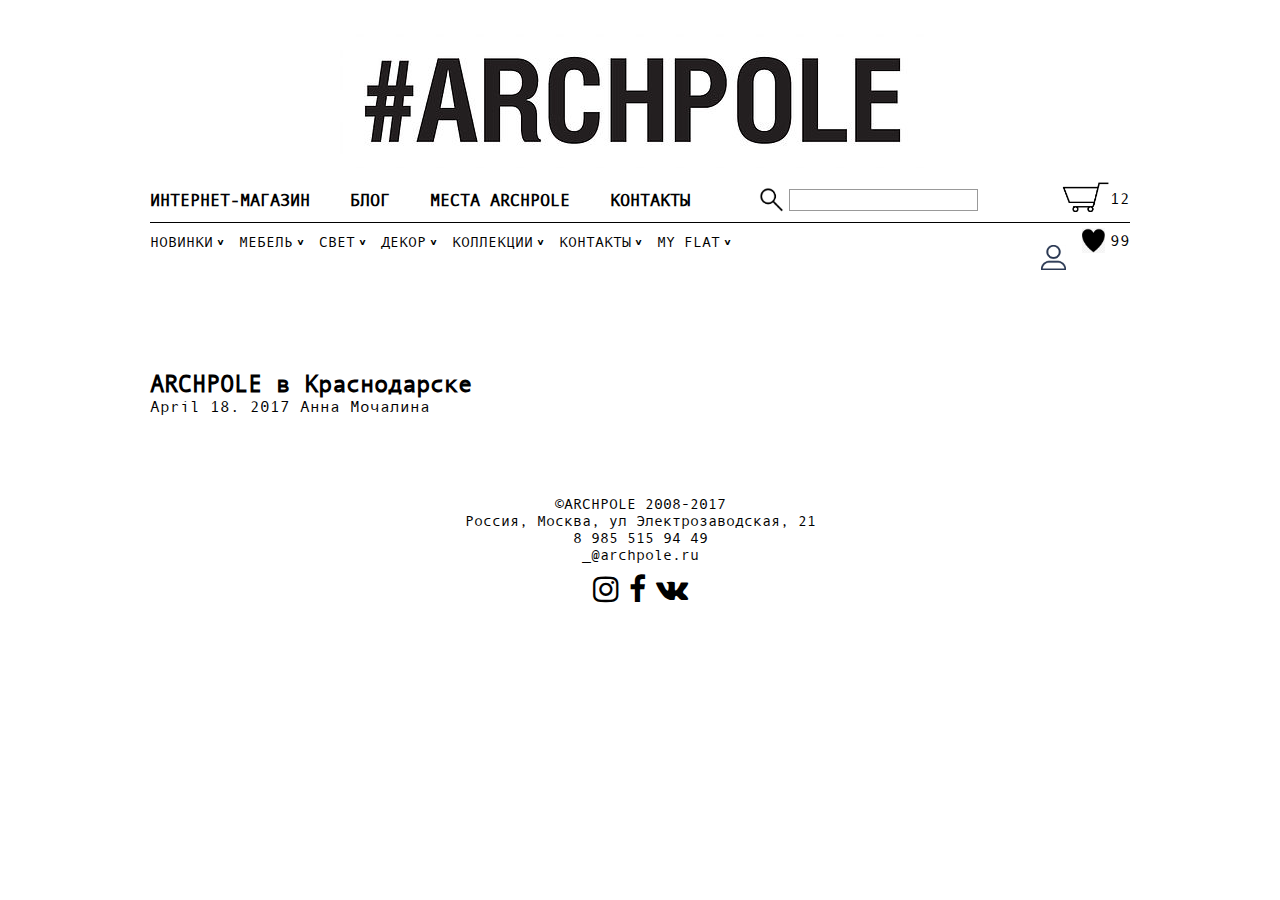
==== blog.html @ ca765a7b "contacts.html" ====
<!DOCTYPE html>
<html lang="en">
<head>
	<meta charset="UTF-8">
	<title>Document</title>
	<link rel="stylesheet" href="libs/font-awesome/css/font-awesome.min.css">
	<link rel="stylesheet" href="css/fonts.css">
	<link rel="stylesheet" href="css/main.css">
	<!--scripts-->
	<script src="libs/jquery.js"></script>
	<script>
		$(document).ready(function() {
			$('.subnav__item').hover(function() {
				$(this).children('.subnav1').stop(true, false).slideDown();
			}, function() {
				$(this).children('.subnav1').stop(true, false).hide();
			});
		});
	</script>
</head>
<body>
	<div class="wrapper">
		<div class="header">
			<div class="header__logo">
				<a href="/" class="logo">
					<img src="img/logo.jpg" alt="" class="logo__img">
				</a>
			</div>
			<div class="header__top clearfix">
				<div class="header__nav">
					<ul class="nav">
						<li class="nav__item nav__item-active">
							<a href="#" class="nav__link">
								интернет-магазин
							</a>
						</li>
						<li class="nav__item">
							<a href="#" class="nav__link">
								блог
							</a>
						</li>
						<li class="nav__item">
							<a href="#" class="nav__link">
								места archpole
							</a>
						</li>
						<li class="nav__item">
							<a href="#" class="nav__link">
								контакты
							</a>
						</li>
					</ul>
				</div>
				<div class="header__search">
					<div class="corzsearch">
						<div class="search">
							<i class="search__icon"></i>
							<input type="text" class="search__input">
						</div>
						<div class="corz">
							<a href="#" class="corz__link">
								<i class="corz__icon"></i>
								12
							</a>
						</div>
					</div>
				</div>
			</div>
			<div class="header__bottom clearfix">
				<div class="header__subnav">
					<ul class="subnav">
						<li class="subnav__item">
							<a href="#" class="subnav__link">
								Новинки
							</a>
							<ul class="subnav1">
								<li class="subnav1__item">
									<a href="#" class="subnav1__link">
										Lorem ipsum dolor
									</a>
								</li>
								<li class="subnav1__item">
									<a href="#" class="subnav1__link">
										Lorem ipsum dolor
									</a>
								</li>
								<li class="subnav1__item">
									<a href="#" class="subnav1__link">
										Lorem ipsum dolor sit amet
									</a>
								</li>
								<li class="subnav1__item">
									<a href="#" class="subnav1__link">
										Lorem ipsum dolor
									</a>
								</li>
								<li class="subnav1__item">
									<a href="#" class="subnav1__link">
										Lorem ipsum dolor
									</a>
								</li>
								<li class="subnav1__item">
									<a href="#" class="subnav1__link">
										Lorem ipsum dolor
									</a>
								</li>
							</ul>
						</li>
						<li class="subnav__item">
							<a href="#" class="subnav__link">
								Мебель
							</a>
							<ul class="subnav1">
								<li class="subnav1__item">
									<a href="#" class="subnav1__link">
										Lorem ipsum dolor
									</a>
								</li>
								<li class="subnav1__item">
									<a href="#" class="subnav1__link">
										Lorem ipsum dolor
									</a>
								</li>
								<li class="subnav1__item">
									<a href="#" class="subnav1__link">
										Lorem ipsum dolor sit amet
									</a>
								</li>
								<li class="subnav1__item">
									<a href="#" class="subnav1__link">
										Lorem ipsum dolor
									</a>
								</li>
								<li class="subnav1__item">
									<a href="#" class="subnav1__link">
										Lorem ipsum dolor
									</a>
								</li>
								<li class="subnav1__item">
									<a href="#" class="subnav1__link">
										Lorem ipsum dolor
									</a>
								</li>
							</ul>
						</li>
						<li class="subnav__item">
							<a href="#" class="subnav__link">
								Свет
							</a>
							<ul class="subnav1">
								<li class="subnav1__item">
									<a href="#" class="subnav1__link">
										Lorem ipsum dolor
									</a>
								</li>
								<li class="subnav1__item">
									<a href="#" class="subnav1__link">
										Lorem ipsum dolor
									</a>
								</li>
								<li class="subnav1__item">
									<a href="#" class="subnav1__link">
										Lorem ipsum dolor sit amet
									</a>
								</li>
								<li class="subnav1__item">
									<a href="#" class="subnav1__link">
										Lorem ipsum dolor
									</a>
								</li>
								<li class="subnav1__item">
									<a href="#" class="subnav1__link">
										Lorem ipsum dolor
									</a>
								</li>
								<li class="subnav1__item">
									<a href="#" class="subnav1__link">
										Lorem ipsum dolor
									</a>
								</li>
							</ul>
						</li>
						<li class="subnav__item">
							<a href="#" class="subnav__link">
								Декор
							</a>
							<ul class="subnav1">
								<li class="subnav1__item">
									<a href="#" class="subnav1__link">
										Lorem ipsum dolor
									</a>
								</li>
								<li class="subnav1__item">
									<a href="#" class="subnav1__link">
										Lorem ipsum dolor
									</a>
								</li>
								<li class="subnav1__item">
									<a href="#" class="subnav1__link">
										Lorem ipsum dolor sit amet
									</a>
								</li>
								<li class="subnav1__item">
									<a href="#" class="subnav1__link">
										Lorem ipsum dolor
									</a>
								</li>
								<li class="subnav1__item">
									<a href="#" class="subnav1__link">
										Lorem ipsum dolor
									</a>
								</li>
								<li class="subnav1__item">
									<a href="#" class="subnav1__link">
										Lorem ipsum dolor
									</a>
								</li>
							</ul>
						</li>
						<li class="subnav__item">
							<a href="#" class="subnav__link">
								Коллекции
							</a>
							<ul class="subnav1">
								<li class="subnav1__item">
									<a href="#" class="subnav1__link">
										Lorem ipsum dolor
									</a>
								</li>
								<li class="subnav1__item">
									<a href="#" class="subnav1__link">
										Lorem ipsum dolor
									</a>
								</li>
								<li class="subnav1__item">
									<a href="#" class="subnav1__link">
										Lorem ipsum dolor sit amet
									</a>
								</li>
								<li class="subnav1__item">
									<a href="#" class="subnav1__link">
										Lorem ipsum dolor
									</a>
								</li>
								<li class="subnav1__item">
									<a href="#" class="subnav1__link">
										Lorem ipsum dolor
									</a>
								</li>
								<li class="subnav1__item">
									<a href="#" class="subnav1__link">
										Lorem ipsum dolor
									</a>
								</li>
							</ul>
						</li>
						<li class="subnav__item">
							<a href="#" class="subnav__link">
								Контакты
							</a>
							<ul class="subnav1">
								<li class="subnav1__item">
									<a href="#" class="subnav1__link">
										Lorem ipsum dolor
									</a>
								</li>
								<li class="subnav1__item">
									<a href="#" class="subnav1__link">
										Lorem ipsum dolor
									</a>
								</li>
								<li class="subnav1__item">
									<a href="#" class="subnav1__link">
										Lorem ipsum dolor sit amet
									</a>
								</li>
								<li class="subnav1__item">
									<a href="#" class="subnav1__link">
										Lorem ipsum dolor
									</a>
								</li>
								<li class="subnav1__item">
									<a href="#" class="subnav1__link">
										Lorem ipsum dolor
									</a>
								</li>
								<li class="subnav1__item">
									<a href="#" class="subnav1__link">
										Lorem ipsum dolor
									</a>
								</li>
							</ul>
						</li>
						<li class="subnav__item">
							<a href="#" class="subnav__link">
								MY flat
							</a>
							<ul class="subnav1">
								<li class="subnav1__item">
									<a href="#" class="subnav1__link">
										Lorem ipsum dolor
									</a>
								</li>
								<li class="subnav1__item">
									<a href="#" class="subnav1__link">
										Lorem ipsum dolor
									</a>
								</li>
								<li class="subnav1__item">
									<a href="#" class="subnav1__link">
										Lorem ipsum dolor sit amet
									</a>
								</li>
								<li class="subnav1__item">
									<a href="#" class="subnav1__link">
										Lorem ipsum dolor
									</a>
								</li>
								<li class="subnav1__item">
									<a href="#" class="subnav1__link">
										Lorem ipsum dolor
									</a>
								</li>
								<li class="subnav1__item">
									<a href="#" class="subnav1__link">
										Lorem ipsum dolor
									</a>
								</li>
							</ul>
						</li>
					</ul>
				</div>
				<div class="header__h-like">
					<a href="#" class="h-like">
						<i class="h-like__icon"></i>
						99
					</a>
				</div>
				<div class="header__h-profil">
					<a href="#" class="h-profil">
						<i class="h-profil__icon"></i>
					</a>
				</div>
			</div>
		</div>
		<div class="content">
			<div class="content__full">
				<div class="content__c-categories">
					<div class="c-categories clearfix">
						<div class="c-blog__left">
							<div class="c-blog__item">
								<h2 class="c-blog__subtitle">
									ARCHPOLE в Краснодарске
								</h2>
								<div class="c-blog__row">
									<span class="c-blog__data">
										April 18. 2017
									</span>
									<span class="c-blog__name">
										Анна Мочалина
									</span>
								</div>
							</div>
						</div>
						<div class="c-blog__right">
							
						</div>
					</div>
				</div>
			</div>
		</div>
		<div class="footer">
			<div class="footer__f-copy">
				<div class="f-copy">
					©ARCHPOLE 2008-2017<br>
					Россия, Москва, ул Электрозаводская, 21<br>
					8 985 515 94 49<br>
					_@archpole.ru
				</div>
			</div>
			<div class="footer__f-social">
				<ul class="f-social">
					<li class="f-social__item">
						<a href="#" class="f-social__link">
							<i class="fa fa-instagram" aria-hidden="true"></i>
						</a>
					</li>
					<li class="f-social__item">
						<a href="#" class="f-social__link">
							<i class="fa fa-facebook" aria-hidden="true"></i>
						</a>
					</li>
					<li class="f-social__item">
						<a href="#" class="f-social__link">
							<i class="fa fa-vk" aria-hidden="true"></i>
						</a>
					</li>
				</ul>
			</div>
		</div>
	</div>
</body>
</html>
---- css/fonts.css ----
@font-face {
	font-family: "AndaleMono";
	src:url(../fonts/Andale_Mono.ttf);
}
---- css/main.css ----
* {
	margin: 0;
	padding: 0;
}

ul {
	list-style: none;
}

body {
	font-family: "AndaleMono", sans-serif;
}

.wrapper {
	width: 980px;
	margin: 0 auto;
}
.clearfix:after {
  content: '';
  display: table;
  clear: both;
}
.clearfix:before {
  content: '';
  display: table;
}
.header__logo {
	text-align: center;
	padding: 34px 0 12px;
}
.logo {
	display: inline-block;
}
.logo__img {
	display: block;
}
.header__nav {
	float: left;
}
.nav {
	font-size: 0;
}
.nav__item {
	display: inline-block;
	padding: 0 20px;
}
.nav__item-active .nav__link {
	
}
.nav__item:first-child {
	padding-left: 0;
}
.nav__link {
	line-height: 35px;
	font-size: 17px;
	text-align: center;
	text-decoration: none;
	display: block;
	font-family: "AndaleMono";
	font-weight: bold;
	text-transform: uppercase;
	color: #000;
	font-stretch: ultra-expanded;
}
.header__search {
	float: right;
}
.search {
	display: inline-block;
	padding-left: 30px;
	position: relative;
}
.search__icon {
	position: absolute;
	left: 0;
	top: 50%;
	width: 25px;
	height: 25px;
	background-image: url(../img/search.png);
	background-repeat: no-repeat;
	background-position: center center;
	-webkit-background-size: auto 100%;
	background-size: auto 100%;
	margin-top: -12.5px;
}
.search__input {
	display: block;
	height: 20px;
	border: 1px solid #999;
	background-color: transparent;
	padding: 0 5px;
}
.corz {
	display: inline-block;
	margin-left: 72px;
	position: relative;
}
.corz__icon {
	width: 50px;
	height: 35px;
	display: block;
	background-image: url(../img/basket.jpg);
	background-repeat: no-repeat;
	background-position: center center;
	-webkit-background-size: cover;
	background-size: cover;
	position: absolute;
	left: 0;
	top: -6px
}
.corz__link {
	padding-left: 50px;
	display: block;
	height: 30px;
	line-height: 30px;
	text-decoration: none;
	color: #000;
	position: relative;
}
.header__top {
	border-bottom: 1px solid #000;
	padding-bottom: 4px;
}
.header__bottom {
	padding-top: 10px;
}
.header__subnav {
	float: left;
	width: 91%;
}
.subnav {
	font-size: 0;
}
.subnav__item {
	display: inline-block;
	padding-right: 10px;
	position: relative;
}
.subnav__link {
	text-transform: uppercase;
	color: #000;
	font-size: 15px;
	text-decoration: none;
	padding-right: 16px;
	position: relative;
	display: block;
}
.subnav__link::after {
	content: '<';
	position: absolute;
	right: 5px;
	top: 2px;
	transform: rotate(-90deg);
	-webkit-transform: rotate(-90deg);
	font-size: 12px;
	font-weight: bold;
}
.subnav1 {
	position: absolute;
	left: 50%;
	top: 100%;
	background-color: #fff;
	width: 200px;
	margin-left: -100px;
	border: 1px solid #000;
	z-index: 10;
	padding: 3px 0;
	display: none;
}
.subnav1__item {
	display: block;
	padding: 3px 6px;
	text-align: left;
}
.subnav1__link {
	display: inline-block;
	font-size: 15px;
	color: #000;
	text-decoration: none;
	line-height: 1.25;
	font-family: "AndaleMono", sans-serif;
}
.subnav1__link:hover, .subnav1__link:focus, .subnav1__link:active {
	text-decoration: underline;
	color: #000;
}
.header__h-profil {
	float: right;
	margin-top: -5px;
}
.h-like {
	color: #000;
	text-decoration: none;
	display: block;
	line-height: 25px;
	padding-left: 28px;
	position: relative;
}
.h-like__icon {
	width: 23px;
	height: 25px;
	background-image: url(../img/fav-active.png);
	background-repeat: no-repeat;
	background-position: center center;
	display: block;
	-webkit-background-size: cover;
	background-size: auto 100%;
	position: absolute;
	left: 0;
	top: 0;
}
.h-profil {
	text-decoration: none;
	display: block;
}
.h-profil__icon {
	width: 25px;
	height: 25px;
	background-image: url(../img/prof.png);
	background-repeat: no-repeat;
	background-position: center center;
	display: block;
	-webkit-background-size: cover;
	background-size: auto 100%;
}
.header__h-like {
	float: right;
	margin-top: -5px;
	margin-left: 16px;
}

.content {

}
.content__wrapper {
	
}
.content__left {
	width: 670px;
	float: left;
}
.content__right {
	width: 220px;
	float: right;
}
.content__c-categorie {
	
}
.c-categories {
	width: 100%;
	padding-top: 100px;
}
.c-categories-path {
	padding-top: 160px;
}
.c-categories__item {
	text-align: center;
	width: 33.33333%;
	float: left;
	display: block;
	text-align: center;
	height: 230px;
	margin-bottom: 60px;
}
.c-categories__icon {
	background-image: url("../img/fav.png");
	background-position: center center;
	background-repeat: no-repeat;
	background-size: auto 100%;
	display: block;
	height: 25px;
	left: 10px;
	position: absolute;
	top: 10px;
	width: 23px;
}
.c-categories__item a {
	display: inline-block;
	text-align: left;
	width: 196px;
}
.c-categories__picture {
	width: 196px;
	height: 196px;
	overflow: hidden;
	position: relative;
	margin: 0 auto 10px;
}
.c-categories__img {
	display: block;
	width: 100%;
	height: auto;
	position: absolute;
	left: 0;
	right: 0;
	top: 50%;
	transform: translateY(-50%);
	-webkit-transform: translateY(-50%);
}
.c-categories__link {
	display: inline-block;
	text-decoration: none;
	color: #333;
	font-size: 15px;
	font-family: "AndaleMono";
	text-transform: uppercase;
}
.footer {
	margin-top: 60px;
	padding: 20px 0;
}
.footer__f-copy {
	text-align: center;
	margin-bottom: 10px;
}
.f-copy {
	display: inline-block;
	font-size: 15px;
	color: #000;
	font-family: "AndaleMono";
}
.footer__f-social {
	text-align: center;
}
.f-social {
	font-size: 0;
	display: inline-block;
}
.f-social__item {
	display: inline-block;
	padding: 0 5px;
}
.f-social__link {
	font-size: 30px;
	color: #000;
}
.content__full {
	width: 100%;
}
.content__c-path {
	padding-top: 60px;
	width: 74%;
	float: left;
}
.c-path {
	font-size: 0;
}
.c-path__item {
	display: inline-block;
	padding: 0 20px 0 5px;
	position: relative;
}
.c-path__item::after {
	content: '/';
	font-size: 14px;
	color: #000;
	position: absolute;
	right: 4px;
	top: 50%;
	transform: translateY(-50%);
	-webkit-transform: translateY(-50%);
}
.c-path__item:first-child {
	padding-left: 0;
}
.c-path__item:last-child {
	padding-right: 0;
}
.c-path__item:last-child::after {
	display: none;
}
.c-path__item-active .c-path__link {
	color: #999;
}
.c-path__link {
	font-size: 14px;
	color: #000;
	display: block;
	text-decoration: none;
	text-transform: lowercase;
}
.content__c-titlecard {
	float: left;
	width: 100%;
	margin-bottom: 30px;
	margin-top: 30px;
}
.c-titlecard h2 {
	font-weight: normal;
	font-family: "AndaleMono";
	font-weight: bold;
	text-transform: uppercase;
}
.c-slider {
	position: relative;
}
.c-slider .owl-nav {
	position: absolute;
	left: 0;
	right: 0;
	top: 50%;
	transform: translateY(-50%);
	-webkit-transform: translateY(-50%);
}
.c-slider .owl-nav > div {
	text-indent: -9999px;
	width: 30px;
	height: 30px;
	z-index: 2;
}
.c-slider .owl-prev {
	position: absolute;
	left: 0;
	background-image: url(../img/trangle.png);
	-webkit-background-size: cover;
	background-size: cover;
	transform: rotate(180deg);
}
.c-slider .owl-next {
	position: absolute;
	right: 0;
	background-image: url(../img/trangle.png);
	-webkit-background-size: cover;
	background-size: cover;
}
.c-slider__item {
	text-align: center;
}
.c-slider__item img {
	width: auto !important;
	max-width: 100% !important;
	display: inline-block !important;
}
.c-slider-nav {
	margin-top: 60px;
}
.c-slider-nav__item {
	width: 80px;
	height: 80px;
	float: left;
	display: block;
	overflow: hidden;
	position: relative;
	cursor: pointer;
	text-align: center;
}
.c-slider-nav__item img {
	max-width: 100%;
	display: inline-block;
	max-height: 100%;
}
.content__c-description {
	padding-top: 60px;
}
.content {
	-webkit-box-sizing: border-box;
	-moz-box-sizing: border-box;
	box-sizing: border-box;
}
.content__c-slider {
	overflow: hidden;
}
.c-description {

}
.c-description strong {
	text-transform: uppercase;
	font-size: 18px;
	font-family: "AndaleMono";
	font-weight: bold !important;
	font-weight: normal;
	color: #000;
}
.c-description b {
	text-transform: uppercase;
	font-size: 18px;
	font-family: "AndaleMono";
	font-weight: bold !important;
	color: #000;
	font-weight: normal;
}
.c-description p {
	text-transform: uppercase;
	font-size: 18px;
	font-family: "AndaleMono";
	font-weight: bold;
	color: #999;
	font-weight: normal;
}
.content__c-filter {

}
.c-filter {
	width: 100%;
	border: 1px solid #999;
	padding: 20px;
}
.c-filter__top {
	width: 100%;
	position: relative;
	height: 30px;
	line-height: 30px;
	text-align: center;
	text-transform: uppercase;
	color: #000;
	font-size: 14px;
	font-family: "AndaleMono";
}
.c-filter__prev {
	display: block;
	position: absolute;
	left: 0;
	top: 0;
	bottom: 0;
	width: 30px;
	height: 30px;
	background-image: url(../img/trangle.png);
	-webkit-background-size: cover;
	background-size: cover;
	transform: rotate(180deg);
}
.c-filter__next {
	display: block;
	position: absolute;
	right: 0;
	top: 0;
	bottom: 0;
	width: 30px;
	height: 30px;
	background-image: url(../img/trangle.png);
	-webkit-background-size: cover;
	background-size: cover;
}
.c-filter__izbranoe {
	width: 100%;
	border: 1px solid #999;
	display: block;
	margin-top: 20px;
	height: 30px;
	line-height: 30px;
	text-decoration: none;
	text-align: center;
	color: #999;
	text-transform: uppercase;
	font-family: "AndaleMono";
	font-size: 14px;
}
.c-filter__izbranoe:hover {
	color: #000;
	border-color: #000;
}
.c-filter__izbranoe .fa {
	margin-right: 12px;
}
.c-filter__price {
	display: inline-block;
	font-size: 26px;
	margin-top: 30px;
	margin-bottom: 30px;
	font-family: "AndaleMono";
	font-weight: bold;
	position: relative;
	padding-right: 17px;
}
.c-filter__price::after {
	content: ' р';
	font-family: "AndaleMono";
	display: block;
	position: absolute;
	right: 0;
	top: 0;
}
.c-filter__label {
	text-transform: uppercase;
	color: #000;
	font-size: 14px;
	font-family: "AndaleMono";
	font-weight: bold;
	padding-bottom: 5px;
	display: block;
}
.c-filter__radio-row {
	display: block;
	width: 100%;
	margin-bottom: 5px;
}
.c-filter__radio-row input {
	display: none;
}
.c-filter__radio-row label {
	padding-left: 25px;
	position: relative;
	color: #999;
	cursor: pointer;
}
.c-filter__radio-row label::before {
	content: '';
	display: block;
	position: absolute;
	left: 0;
	width: 16px;
	height: 16px;
	border-radius: 50%;
	top: 0;
	display: block;
	border: 1px solid #999;
}
.c-filter__radio-row label::before {

}
.c-filter__radio-row input:checked + label:before {
	background-color: #000;
	border-color: #000;
}
.c-filter__radio-row input:checked + label:after {
	content: '';
	width: 6px;
	height: 6px;
	border-radius: 50%;
	background-color: #fff;
	position: absolute;
	left: 6px;
	background-color: #fff;
	top: 6px;
}
.c-filter__colicestvo {
	text-transform: uppercase;
	font-size: 14px;
	font-family: "AndaleMono";
	margin-top: 20px;
	line-height: 20px;
}
.c-filter__colicestvo input {
	display: inline-block;
	width: 40px;
	height: 20px;
	text-align: center;
	margin-left: 10px;
}
.c-filter__button {
	width: 100%;
	text-align: center;
	margin-top: 20px;
}
.c-filter__button input {
	background-color: #000;
	text-transform: uppercase;
	color: #fff;
	font-size: 17px;
	font-family: "AndaleMono";
	cursor: pointer;
	padding: 0 25px;
	height: 30px;
	line-height: 28px;
	border: 1px solid #999;
}
.c-categories__item-left .c-categories__picture {
	position: relative;
}
.c-categories__izbrannoe {
	position: absolute;
	left: 8px;
	top: 8px;
	display: block;
	text-align: left;
	z-index: 9;
	color: #000;
}
.c-categories__item > div {
	display: inline-block;
}
.clearfix .content__c-path {
	float: left;
}
.content__c-sort {
	float: right;
	padding-top: 60px;
}
.c-sort {
	font-size: 13px;
	margin-top: -5px;
}
.c-sort select {
	display: inline-block;
	margin-left: 5px;
	width: 174px;
	height: 25px;
	font-size: 13px;
}
.content__c-tovars {
	float: left;
	width: 100%;
}
.c-tovars__left {
	width: 33.33333%;
	float: left;
	text-align: left;
}
.c-tovars__center {
	width: 33.33333%;
	float: left;
	text-align: center;
}
.c-tovars__right {
	width: 33.33333%;
	float: left;
	text-align: right;
}
.c-tovars__item {
	width: 196px;
	display: inline-block;
	margin-bottom: 60px;
	height: 298px;
	text-align: center;
}
.c-tovars__img {
	width: 100%;
	position: relative;
	height: 196px;
	display: block;
	overflow: hidden;
}
.c-tovars__img img {
	display: block;
	width: 100%;
	position: absolute;
	top: 50%;
	transform: translateY(-50%);
	-webkit-transform: translateY(-50%);
}
.c-tovars__title {
	display: block;
	text-align: left;
	font-family: "AndaleMono";
	font-size: 14px;
	text-transform: uppercase;
	text-decoration: none;
	color: #000;
	margin: 5px 0;
	min-height: 33px;
}
.c-tovars__price {
	display: inline-block;
	text-align: center;
	margin-bottom: 5px;
	font-size: 20px;
	font-weight: bold;
	position: relative;
	padding-right: 14px;
}
.c-tovars__price::after {
	content: 'р';
	display: block;
	position: absolute;
	right: 0;
	top: 0;
}
.c-tovars__button {
	width: 100%;
	display: block;
	background-color: #000;
	color: #fff;
	text-align: center;
	line-height: 30px;
	text-transform: uppercase;
	text-decoration: none;
	font-family: "AndaleMono";
	height: 30px;
}
.c-tovars__button:hover {
	text-decoration: none;
	color: #fff;
}
.c-tovars__button:focus {
	text-decoration: none;
	color: #fff;
}
.c-tovars__button:active {
	text-decoration: none;
	color: #fff;
}
.c-tovars__izbrannoe {
	position: absolute;
	left: 8px;
	top: 8px;
	color: #000;
	z-index: 9;
}
.c-interesting {
	padding-top: 60px;
}
.c-interesting__title {
	text-transform: uppercase;
	font-family: "AndaleMono";
	font-weight: bold;
	font-size: 18px;
	text-transform: uppercase;
	padding-bottom: 30px;
}
.c-interesting__list {
	margin-left: 42px;
}
.c-interesting__item {
	float: left;
	width: 100px;
	margin-left: 30px;
	height: 175px;
	display: block;
	text-decoration: none;
	color: #000;
}
.c-interesting__item:first-child {
	margin-left: 0;
}
.c-interesting__top {
	width: 100px;
	height: 100px;
	overflow: hidden;
}
.c-interesting__img {
	width: 100%;
}
.c-interesting__subtitle {
	text-transform: uppercase;
	color: #000;
	font-size: 12px;
	font-family: "AndaleMono";
	font-weight: bold;
	display: block;
	padding-top: 5px;
}
.c-question {
	padding-top: 60px;
	text-align: right;
	width: 60%;
}
.c-question__title {
	text-transform: uppercase;
	font-family: "AndaleMono";
	font-weight: bold;
	font-size: 18px;
	text-transform: uppercase;
	padding-bottom: 10px;
	display: block;
	text-align: left;
}
.c-question__input {
	display: block;
	width: 100%;
	height: 40px;
	border: 1px solid #999;
	font-family: "AndaleMono";
	font-weight: bold;
	font-size: 17px;
	padding: 0 12px;
	-webkit-box-sizing: border-box;
	-moz-box-sizing: border-box;
	box-sizing: border-box;
	margin-bottom: 5px;
	text-align: left;
}
.c-question__textarea {
	display: block;
	height: 120px;
	width: 100%;
	border: 1px solid #999;
	font-family: "AndaleMono";
	font-weight: bold;
	font-size: 17px;
	padding: 10px 12px;
	-webkit-box-sizing: border-box;
	-moz-box-sizing: border-box;
	box-sizing: border-box;
	margin-bottom: 5px;
	text-align: left;
	resize: none;
}
.c-question__button {
	display: inline-block;
	background-color: #000;
	border: 1px solid #999;
	color: #fff;
	font-family: "AndaleMono";
	font-size: 17px;
	height: 30px;
	line-height: 28px;
	padding: 0 25px;
	text-transform: uppercase;
	cursor: pointer;
}
.clearfix .content__c-path {
	width: 70%;
}

.c-contacts__left {
	width: 471px;
	float: left;
}
.c-contacts__right {
	width: 320px;
	float: right;
}
.c-contacts__text {
	margin-bottom: 30px;
}
.c-contacts__text p {
	display: block;
}
.c-contacts__img {
	display: block;
	width: 600px;
}
.c-contacts__img img {
	display: block;
	width: 100%;
}
.c-contacts__form {
	-webkit-box-sizing: border-box;
	-moz-box-sizing: border-box;
	box-sizing: border-box;
}
.c-contacts__input {
	width: 100%;
	background-color: rgba(255, 255, 255, 1);
	-webkit-appearance: none;
	-moz-appearance: none;
	border: 1px solid rgba(47, 46, 46, 1);
	color: #2F2E2E;
	margin-bottom: 5px;
	width: 100%;
	height: 35px;
	padding: 0 5px;
	-webkit-box-sizing: border-box;
	-moz-box-sizing: border-box;
	box-sizing: border-box;
}
.c-contacts__textarea {
	padding: 5px;
	height: 130px;
	width: 100%;
	background-color: rgba(255, 255, 255, 1);
	-webkit-appearance: none;
	-moz-appearance: none;
	border: 1px solid rgba(47, 46, 46, 1);
	color: #2F2E2E;
	margin-bottom: 5px;
	resize: none;
	-webkit-box-sizing: border-box;
	-moz-box-sizing: border-box;
	box-sizing: border-box;
}
.c-contacts__button-row {
	text-align: right;
	width: 100%;
}
.c-contacts__button {
	background-color: rgba(47, 46, 46, 1);
	border: 0;
	color: #FFFFFF;
	cursor: pointer;
	display: inline-block;
	margin: 0;
	max-width: 35%;
	padding: 5px;
	-webkit-box-sizing: border-box;
	-moz-box-sizing: border-box;
	box-sizing: border-box;
}
.c-contacts__map {
	padding-top: 30px;
	height: 435px;
}
.c-contacts__map iframe {
	height: 435px;
	width: 100%;
}
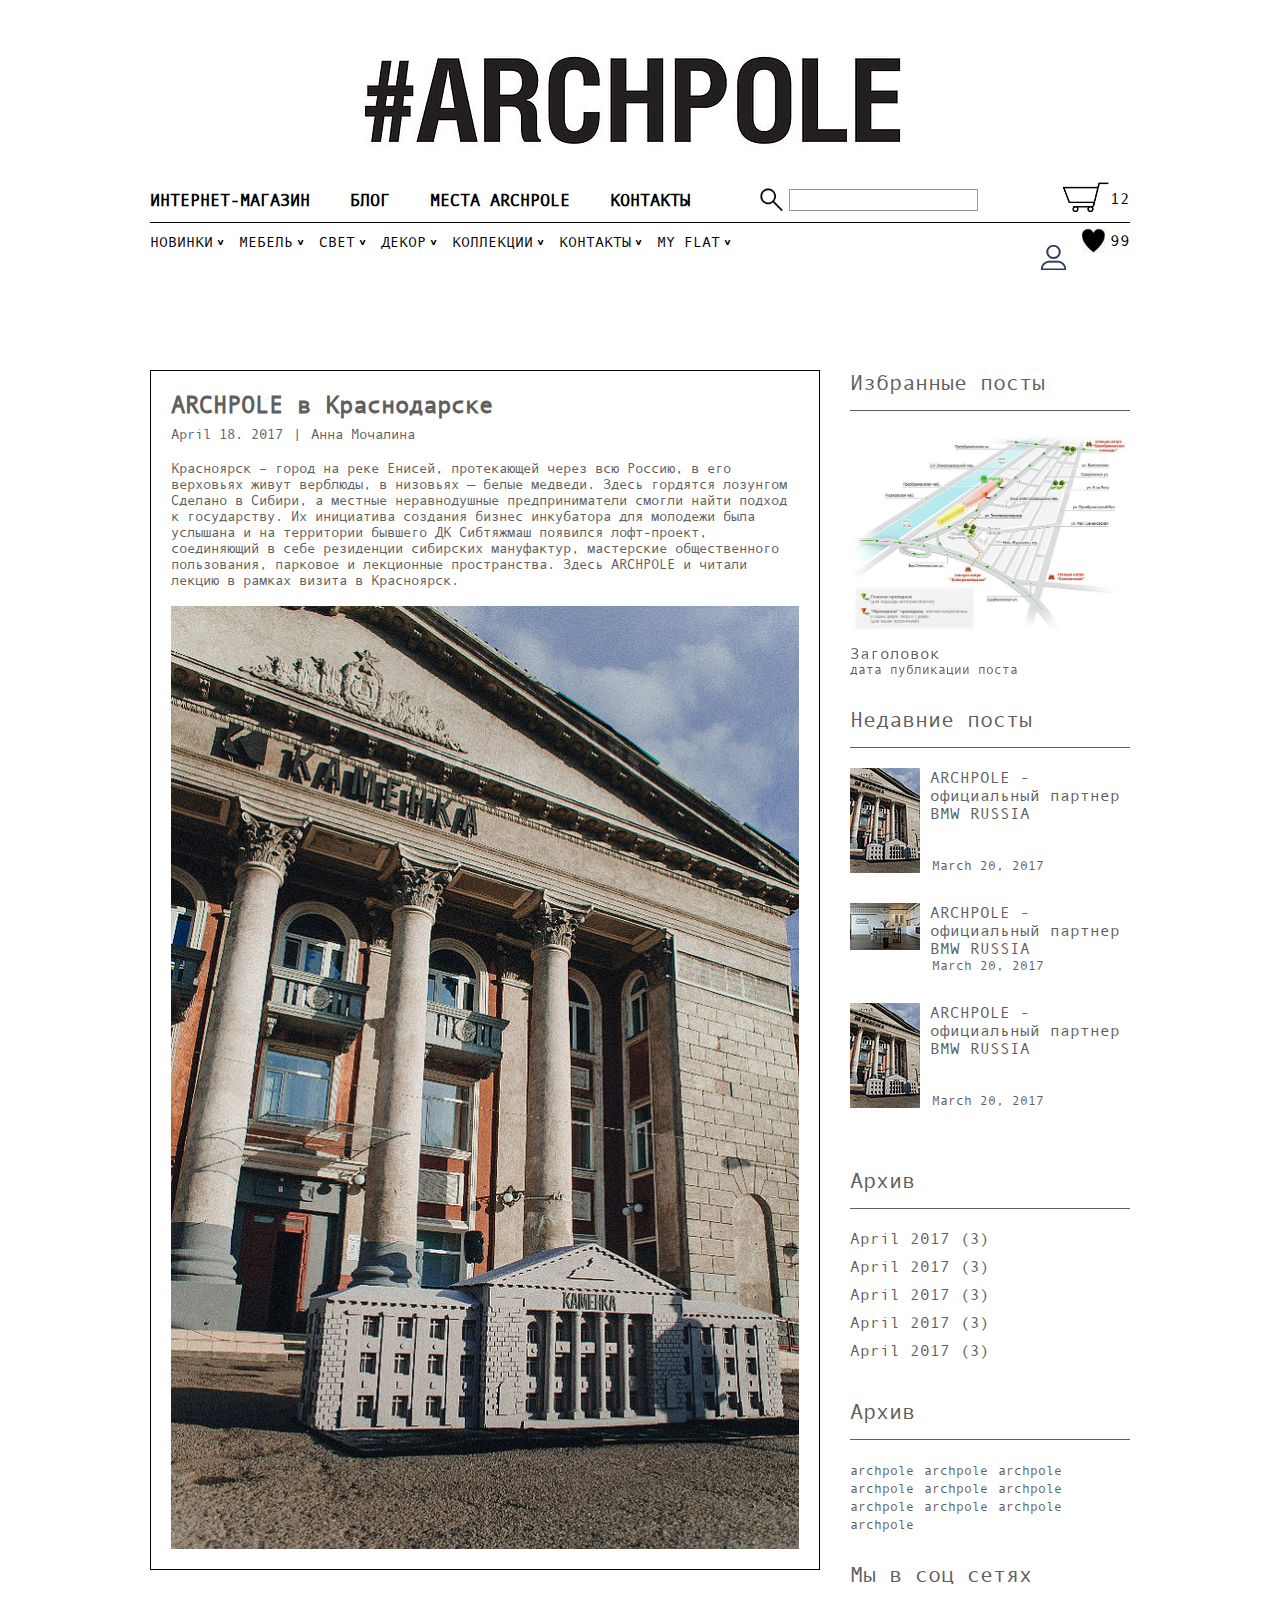
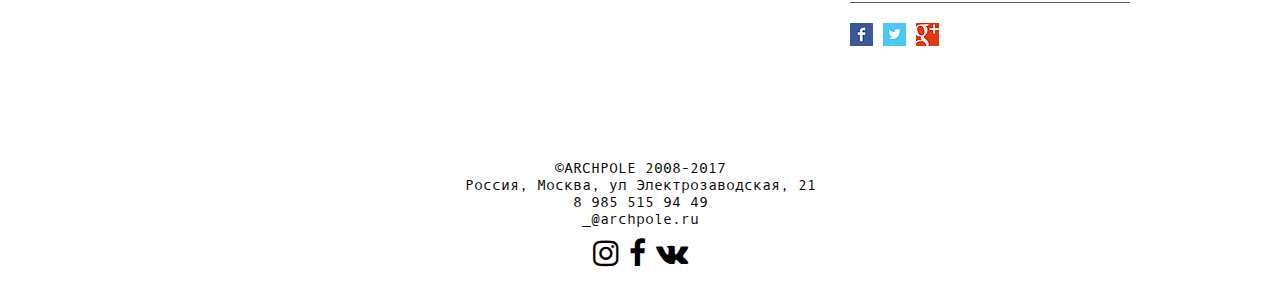
==== commit 6d4cfc77: "blog.html" ====
--- a/blog.html
+++ b/blog.html
@@ -4,16 +4,34 @@
 	<meta charset="UTF-8">
 	<title>Document</title>
 	<link rel="stylesheet" href="libs/font-awesome/css/font-awesome.min.css">
+	<link rel="stylesheet" href="libs/OwlCarousel2/dist/assets/owl.carousel.min.css">
+	<link rel="stylesheet" href="libs/OwlCarousel2/dist/assets/owl.theme.default.min.css">
 	<link rel="stylesheet" href="css/fonts.css">
 	<link rel="stylesheet" href="css/main.css">
 	<!--scripts-->
 	<script src="libs/jquery.js"></script>
+	<script src="libs/OwlCarousel2/dist/owl.carousel.min.js"></script>
 	<script>
 		$(document).ready(function() {
 			$('.subnav__item').hover(function() {
 				$(this).children('.subnav1').stop(true, false).slideDown();
 			}, function() {
 				$(this).children('.subnav1').stop(true, false).hide();
+			});
+
+			$('.c-blog__slider').hover(function() {
+				$('.c-blog__slider .owl-nav').stop(true, false).fadeIn();
+				$('.c-blog__slider-number').stop(true, false).fadeIn();
+			}, function() {
+				$('.c-blog__slider .owl-nav').stop(true, false).fadeOut();
+				$('.c-blog__slider-number').stop(true, false).fadeOut();
+			});
+
+			$('.c-blog__slider').owlCarousel({
+				items:1,
+				loop:true,
+				margin:10,
+				nav:true
 			});
 		});
 	</script>
@@ -356,14 +374,210 @@
 									<span class="c-blog__data">
 										April 18. 2017
 									</span>
+									<span>|</span>
 									<span class="c-blog__name">
 										Анна Мочалина
 									</span>
-								</div>
+								</div><br>
+								<p class="c-blog__description">
+									Красноярск – город на реке Енисей, протекающей через всю Россию, в его верховьях живут верблюды, в низовьях — белые медведи. Здесь гордятся лозунгом Сделано в Сибири, а местные неравнодушные предприниматели смогли найти подход к государству. Их инициатива создания бизнес инкубатора для молодежи была услышана и на территории бывшего ДК Сибтяжмаш появился лофт-проект, соединяющий в себе резиденции сибирских мануфактур, мастерские общественного пользования, парковое и лекционные пространства. Здесь ARCHPOLE и читали лекцию в рамках визита в Красноярск.
+								</p><br>
+								<img src="img/e2e038_0ddea941f8fc43e0849039c5cd3427d8~mv2.jpg" alt="" class="c-blog__photo">
 							</div>
 						</div>
 						<div class="c-blog__right">
-							
+							<div class="c-blog__subitem-wrapper">
+								<b class="c-blog__title">
+									Избранные посты
+								</b>
+								<div class="c-blog__block c-blog__slider owl-carousel">
+									<div class="c-blog__slider-item">
+										<img src="img/e2e038_fa429ed8a9574f3cb39f31d567c25ede.jpg" alt="">
+										<h2>
+											Заголовок
+										</h2>
+										<span>
+											дата публикации поста
+										</span>
+									</div>
+									<div class="c-blog__slider-item">
+										<img src="img/e2e038_fa429ed8a9574f3cb39f31d567c25ede.jpg" alt="">
+										<h2>
+											Заголовок
+										</h2>
+										<span>
+											дата публикации поста
+										</span>
+									</div>
+									<div class="c-blog__slider-item">
+										<img src="img/e2e038_fa429ed8a9574f3cb39f31d567c25ede.jpg" alt="">
+										<h2>
+											Заголовок
+										</h2>
+										<span>
+											дата публикации поста
+										</span>
+									</div>
+								</div>
+								<span class="c-blog__slider-number">1/3</span>
+							</div>
+							<div class="c-blog__subitem-wrapper">
+								<b class="c-blog__title" style="margin-left: 0;">
+									Недавние посты
+								</b>
+								<div class="c-blog__block">
+									<div class="c-blog__subitem clearfix">
+										<div class="c-blog__subitem-left">
+											<img src="img/l-img.jpg" alt="">
+										</div>
+										<div class="c-blog__subitem-right">
+											<p class="c-blog__subitem-title">
+												ARCHPOLE - официальный партнер  BMW RUSSIA
+											</p>
+											<span class="c-blog__subitem-data">
+												March 20, 2017
+											</span>
+										</div>
+									</div>
+									<div class="c-blog__subitem clearfix">
+										<div class="c-blog__subitem-left">
+											<img src="img/e2e038_bbd4c60bb8e842d1b684c589daa0b10a~mv2.jpg" alt="">
+										</div>
+										<div class="c-blog__subitem-right">
+											<p class="c-blog__subitem-title">
+												ARCHPOLE - официальный партнер  BMW RUSSIA
+											</p>
+											<span class="c-blog__subitem-data">
+												March 20, 2017
+											</span>
+										</div>
+									</div>
+									<div class="c-blog__subitem clearfix">
+										<div class="c-blog__subitem-left">
+											<img src="img/l-img.jpg" alt="">
+										</div>
+										<div class="c-blog__subitem-right">
+											<p class="c-blog__subitem-title">
+												ARCHPOLE - официальный партнер  BMW RUSSIA
+											</p>
+											<span class="c-blog__subitem-data">
+												March 20, 2017
+											</span>
+										</div>
+									</div>
+								</div>
+							</div>
+							<div class="c-blog__subitem-wrapper">
+								<b class="c-blog__title" style="margin-left: 0;">
+									Архив
+								</b>
+								<div class="c-blog__block">
+									<ul class="c-blog__arhlist">
+										<li class="c-blog__arhlist-item">
+											<a href="#" class="c-blog__arhlist-link">
+												April 2017 (3)
+											</a>
+										</li>
+										<li class="c-blog__arhlist-item">
+											<a href="#" class="c-blog__arhlist-link">
+												April 2017 (3)
+											</a>
+										</li>
+										<li class="c-blog__arhlist-item">
+											<a href="#" class="c-blog__arhlist-link">
+												April 2017 (3)
+											</a>
+										</li>
+										<li class="c-blog__arhlist-item">
+											<a href="#" class="c-blog__arhlist-link">
+												April 2017 (3)
+											</a>
+										</li>
+										<li class="c-blog__arhlist-item">
+											<a href="#" class="c-blog__arhlist-link">
+												April 2017 (3)
+											</a>
+										</li>
+									</ul>
+								</div>
+							</div>
+							<div class="c-blog__subitem-wrapper">
+								<b class="c-blog__title" style="margin-left: 0;">
+									Архив
+								</b>
+								<div class="c-blog__block">
+									<ul class="c-blog__tags">
+										<li class="c-blog__tags-item">
+											<a href="#" class="c-blog__tags-link">
+												archpole
+											</a>
+										</li>
+										<li class="c-blog__tags-item">
+											<a href="#" class="c-blog__tags-link">
+												archpole
+											</a>
+										</li>
+										<li class="c-blog__tags-item">
+											<a href="#" class="c-blog__tags-link">
+												archpole
+											</a>
+										</li>
+										<li class="c-blog__tags-item">
+											<a href="#" class="c-blog__tags-link">
+												archpole
+											</a>
+										</li>
+										<li class="c-blog__tags-item">
+											<a href="#" class="c-blog__tags-link">
+												archpole
+											</a>
+										</li>
+										<li class="c-blog__tags-item">
+											<a href="#" class="c-blog__tags-link">
+												archpole
+											</a>
+										</li>
+										<li class="c-blog__tags-item">
+											<a href="#" class="c-blog__tags-link">
+												archpole
+											</a>
+										</li>
+										<li class="c-blog__tags-item">
+											<a href="#" class="c-blog__tags-link">
+												archpole
+											</a>
+										</li>
+										<li class="c-blog__tags-item">
+											<a href="#" class="c-blog__tags-link">
+												archpole
+											</a>
+										</li>
+										<li class="c-blog__tags-item">
+											<a href="#" class="c-blog__tags-link">
+												archpole
+											</a>
+										</li>
+									</ul>
+								</div>
+							</div>
+							<div class="c-blog__subitem-wrapper">
+								<b class="c-blog__title" style="margin-left: 0;">
+									Мы в соц сетях
+								</b>
+								<div class="c-blog__block">
+									<ul class="c-blog__soc">
+										<li class="c-blog__soc-item">
+											<a href="#" class="c-blog__soc-link" style="background-image: url(img/facebock.jpg);"></a>
+										</li>
+										<li class="c-blog__soc-item">
+											<a href="#" class="c-blog__soc-link" style="background-image: url(img/twiter.jpg);"></a>
+										</li>
+										<li class="c-blog__soc-item">
+											<a href="#" class="c-blog__soc-link" style="background-image: url(img/google.jpg);"></a>
+										</li>
+									</ul>
+								</div>
+							</div>
 						</div>
 					</div>
 				</div>
--- a/css/main.css
+++ b/css/main.css
@@ -973,4 +973,226 @@
 .c-contacts__map iframe {
 	height: 435px;
 	width: 100%;
+}
+.c-blog__left {
+	width: 670px;
+	float: left;
+}
+.c-blog__right {
+	width: 280px;
+	float: right;
+}
+.c-blog__item {
+	padding: 20px;
+	border: 1px solid #000;
+}
+.c-blog__subtitle {
+	width: 100%;
+	display: block;
+	padding-bottom: 6px;
+	color: #605E5E;
+}
+.c-blog__row {
+	width: 100%;
+	display: block;
+}
+.c-blog__row span {
+	display: inline-block;
+	color: #605E5E;
+	font-size: 14px;
+}
+.c-blog__data {
+	
+}
+.c-blog__name {
+	
+}
+.c-blog__description {
+	display: block;
+	width: 100%;
+	color: #605E5E;
+	font-size: 14px;
+}
+.c-blog__photo {
+	display: block;
+	width: 100%;
+	height: auto;
+}
+.c-blog__subitem {
+	margin-bottom: 30px;
+}
+.c-blog__subitem-wrapper {
+
+}
+.c-blog__title {
+	font-weight: normal;
+	font-size: 22px;
+	padding-bottom: 15px;
+	border-bottom: 1px solid #605E5E;
+	width: 100%;
+	margin-bottom: 20px;
+	display: block;
+	color: #605E5E;
+}
+.c-blog__block {
+	padding-bottom: 30px;
+	-webkit-box-sizing: border-box;
+	-moz-box-sizing: border-box;
+	box-sizing: border-box;
+}
+
+.c-blog__block p {
+	color: #605E5E;
+}
+.c-blog__slider {
+	
+}
+.c-blog__slider-number {
+	position: absolute;
+	bottom: 0;
+	right: 0;
+	bottom: 50px;
+	display: none;
+}
+.c-blog__slider .owl-nav {
+	width: auto;
+	height: 65px;
+	position: absolute;
+	left: 30px;
+	right: 30px;
+	top: 50%;
+	transform: translateY(-50%);
+	-webkit-transform: translateY(-50%);
+	-webkit-box-sizing: border-box;
+	-moz-box-sizing: border-box;
+	box-sizing: border-box;
+	display: block;
+	display: none;
+}
+.c-blog__slider .owl-prev {
+	width: 45px;
+	height: 65px;
+	opacity: 0.6;
+	background-image: url(../img/index.png);
+	background-position: left center;
+	text-indent: -9999px;
+	position: absolute;
+	left: 0;
+}
+.c-blog__slider .owl-next {
+	width: 45px;
+	height: 65px;
+	opacity: 0.6;
+	background-image: url(../img/index.png);
+	background-position: right center;
+	text-indent: -9999px;
+	position: absolute;
+	right: 0;
+}
+.c-blog__slider-item {
+	
+}
+.c-blog__slider-item img {
+	width: 100%;
+	height: auto;
+	display: block;
+	margin-bottom: 10px;
+}
+.c-blog__slider-item h2 {
+	display: block;
+	font-size: 16px;
+	font-weight: normal;
+	color: #605E5E;
+}
+.c-blog__slider-item span {
+	display: block;
+	font-size: 13px;
+	color: #605E5E;
+}
+.c-blog__subitem {
+	position: relative;
+	width: 100%;
+	padding-bottom: 16px;
+	-webkit-box-sizing: border-box;
+	-moz-box-sizing: border-box;
+	box-sizing: border-box;
+}
+.c-blog__subitem-left {
+	float: left;
+	width: 70px;
+	margin-bottom: -16px;
+}
+.c-blog__subitem-left img {
+	width: 100%;
+	height: auto;
+	display: block;
+}
+.c-blog__subitem-right {
+	float: right;
+	width: 200px;
+}
+.c-blog__subitem-title {
+	color: #605E5E;
+	font-size: 16px;
+}
+.c-blog__subitem-data {
+	color: #605E5E;
+	display: block;
+	font-size: 13px;
+	position: absolute;
+	bottom: 0;
+	left: 82px;
+}
+.c-blog__arhlist {
+
+}
+.c-blog__arhlist-item {
+	display: block;
+	width: 100%;
+	text-align: left;
+	margin-bottom: 10px;
+}
+.c-blog__arhlist-link {
+	color: #605E5E;
+	text-decoration: none;
+	display: inline-block;
+}
+.c-blog__arhlist-link:hover,
+.c-blog__arhlist-link:focus,
+.c-blog__arhlist-link:active {
+	text-decoration: underline;
+	color: #605E5E;
+}
+.c-blog__tags {
+
+}
+.c-blog__tags-item {
+	display: inline-block;
+}
+.c-blog__tags-link {
+	display: block;
+	font-size: 13px;
+	color: #605E5E;
+	text-decoration: none;
+}
+.c-blog__tags-link:hover,
+.c-blog__tags-link:focus,
+.c-blog__tags-link:active {
+	text-decoration: underline;
+	color: #605E5E;
+}
+.c-blog__soc {
+
+}
+.c-blog__soc-item {
+	display: inline-block;
+}
+.c-blog__soc-link {
+	display: block;
+	width: 23px;
+	height: 23px;
+	background-repeat: no-repeat;
+	background-position: center center;
+	-webkit-background-size: cover;
+	background-size: cover;
 }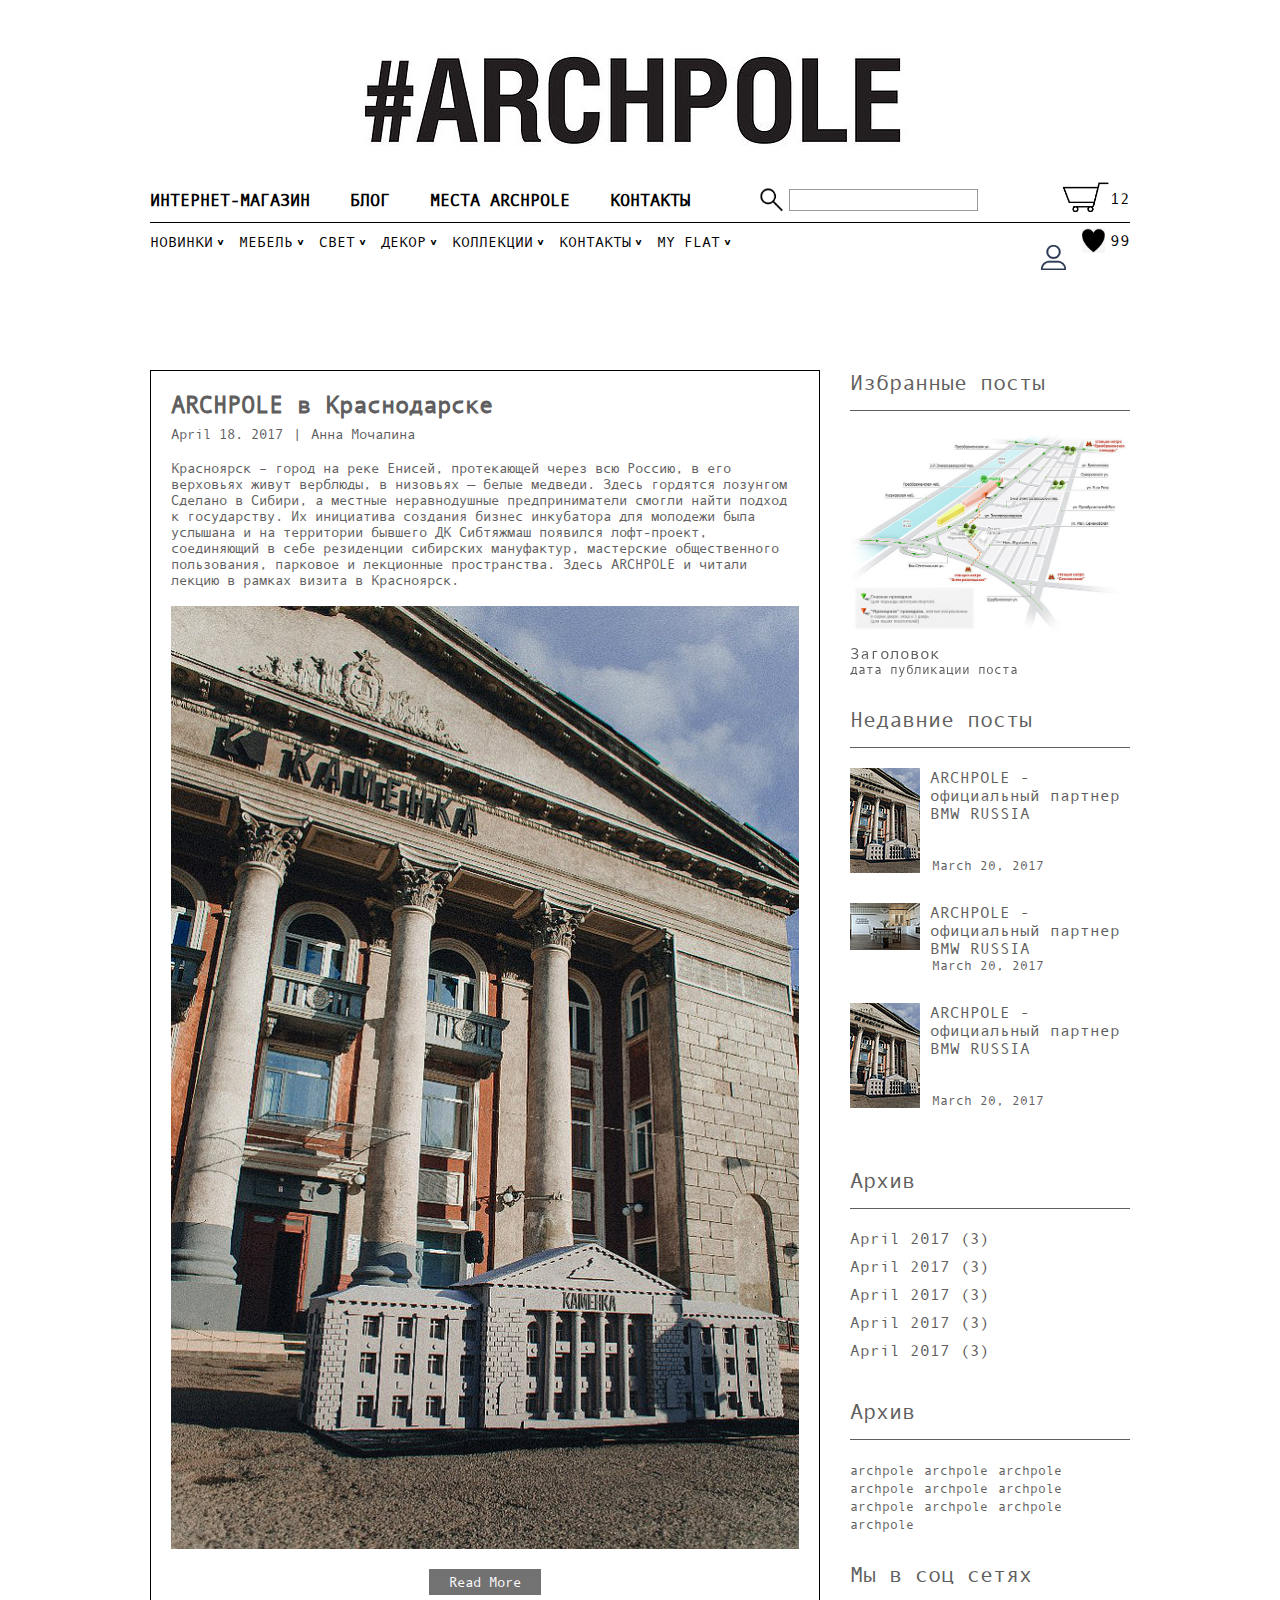
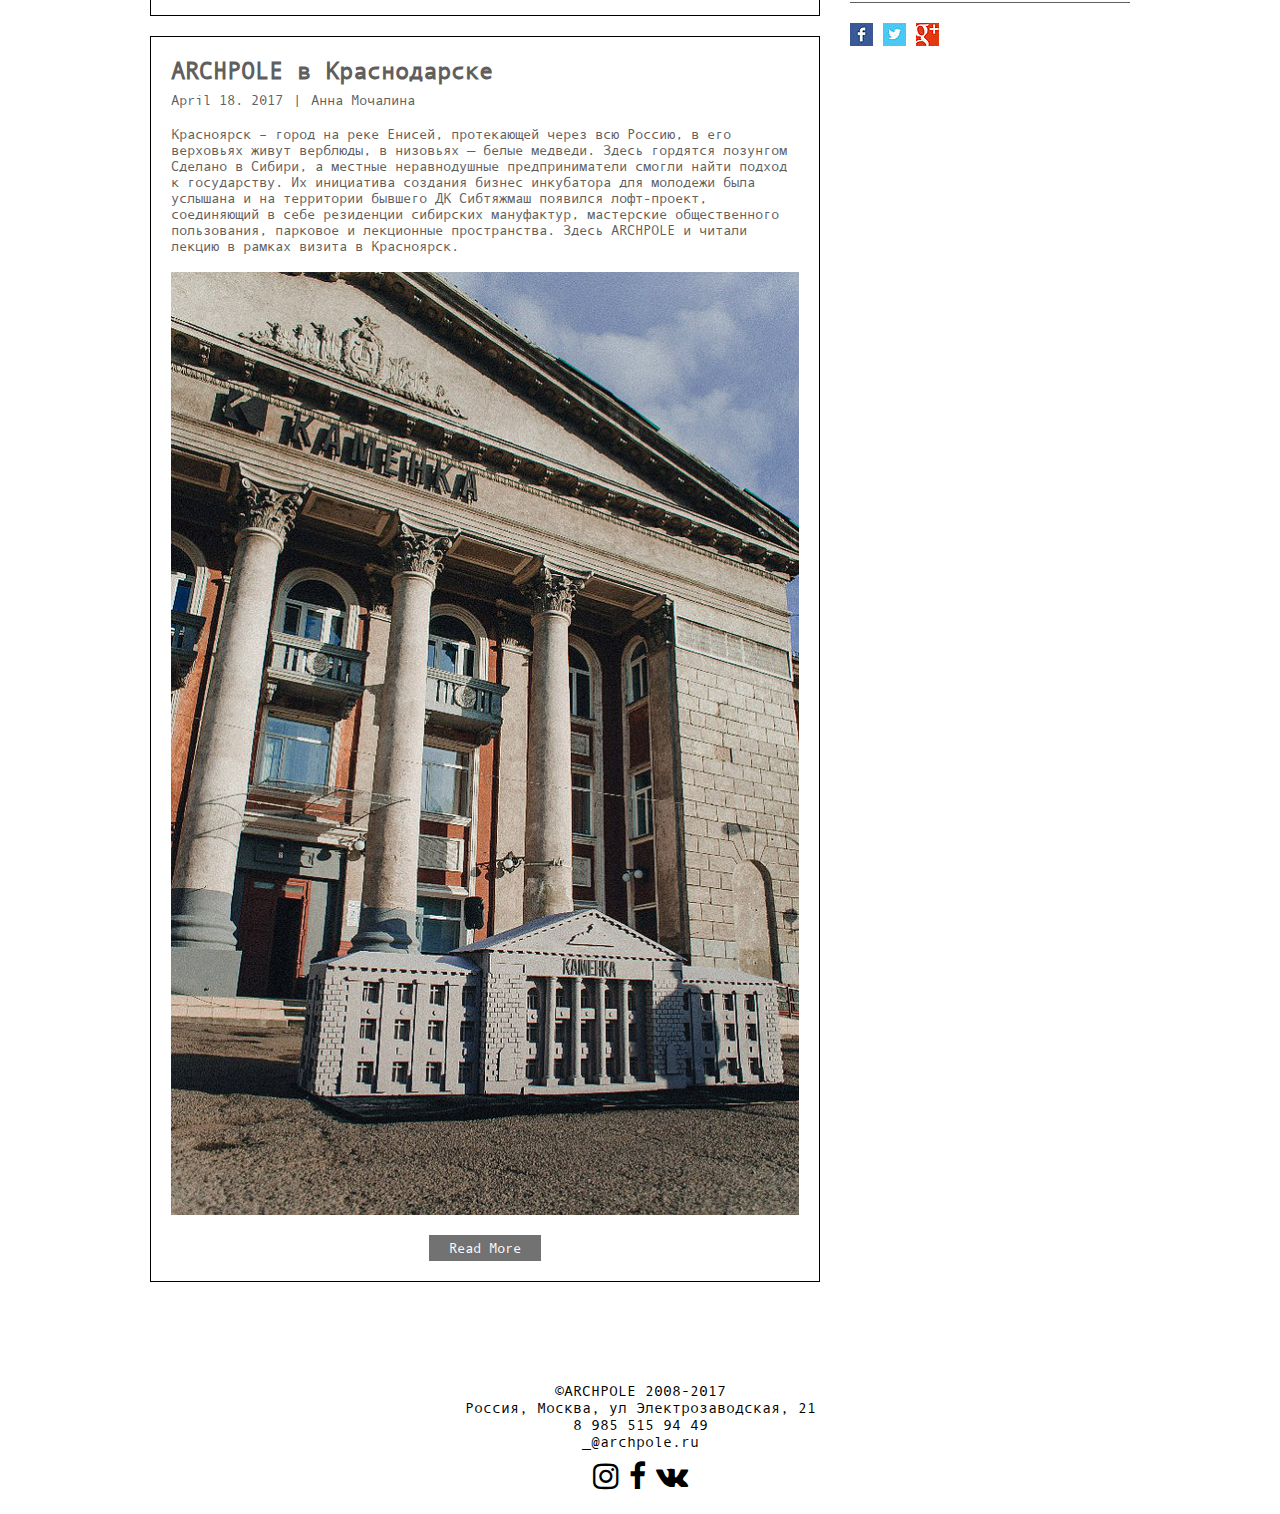
==== commit edaf6711: "button + margin" ====
--- a/blog.html
+++ b/blog.html
@@ -383,6 +383,34 @@
 									Красноярск – город на реке Енисей, протекающей через всю Россию, в его верховьях живут верблюды, в низовьях — белые медведи. Здесь гордятся лозунгом Сделано в Сибири, а местные неравнодушные предприниматели смогли найти подход к государству. Их инициатива создания бизнес инкубатора для молодежи была услышана и на территории бывшего ДК Сибтяжмаш появился лофт-проект, соединяющий в себе резиденции сибирских мануфактур, мастерские общественного пользования, парковое и лекционные пространства. Здесь ARCHPOLE и читали лекцию в рамках визита в Красноярск.
 								</p><br>
 								<img src="img/e2e038_0ddea941f8fc43e0849039c5cd3427d8~mv2.jpg" alt="" class="c-blog__photo">
+								<div class="c-blog__button-wp">
+									<a href="#" class="c-blog__button">
+										Read More
+									</a>
+								</div>
+							</div>
+							<div class="c-blog__item">
+								<h2 class="c-blog__subtitle">
+									ARCHPOLE в Краснодарске
+								</h2>
+								<div class="c-blog__row">
+									<span class="c-blog__data">
+										April 18. 2017
+									</span>
+									<span>|</span>
+									<span class="c-blog__name">
+										Анна Мочалина
+									</span>
+								</div><br>
+								<p class="c-blog__description">
+									Красноярск – город на реке Енисей, протекающей через всю Россию, в его верховьях живут верблюды, в низовьях — белые медведи. Здесь гордятся лозунгом Сделано в Сибири, а местные неравнодушные предприниматели смогли найти подход к государству. Их инициатива создания бизнес инкубатора для молодежи была услышана и на территории бывшего ДК Сибтяжмаш появился лофт-проект, соединяющий в себе резиденции сибирских мануфактур, мастерские общественного пользования, парковое и лекционные пространства. Здесь ARCHPOLE и читали лекцию в рамках визита в Красноярск.
+								</p><br>
+								<img src="img/e2e038_0ddea941f8fc43e0849039c5cd3427d8~mv2.jpg" alt="" class="c-blog__photo">
+								<div class="c-blog__button-wp">
+									<a href="#" class="c-blog__button">
+										Read More
+									</a>
+								</div>
 							</div>
 						</div>
 						<div class="c-blog__right">
--- a/css/main.css
+++ b/css/main.css
@@ -985,6 +985,7 @@
 .c-blog__item {
 	padding: 20px;
 	border: 1px solid #000;
+	margin-bottom: 20px;
 }
 .c-blog__subtitle {
 	width: 100%;
@@ -1195,4 +1196,25 @@
 	background-position: center center;
 	-webkit-background-size: cover;
 	background-size: cover;
+}
+.c-blog__button-wp {
+	display: block;
+	width: 100%;
+	text-align: center;
+	padding-top: 20px;
+}
+.c-blog__button {
+	display: inline-block;
+	background-color: rgba(114, 114, 114, 1);
+	color: #fff;
+	padding: 5px 20px;
+	cursor: pointer;
+	text-decoration: none;
+	font-size: 14px;
+}
+.c-blog__button:hover,
+.c-blog__button:focus,
+.c-blog__button:active {
+	text-decoration: none;
+	color: #fff;
 }